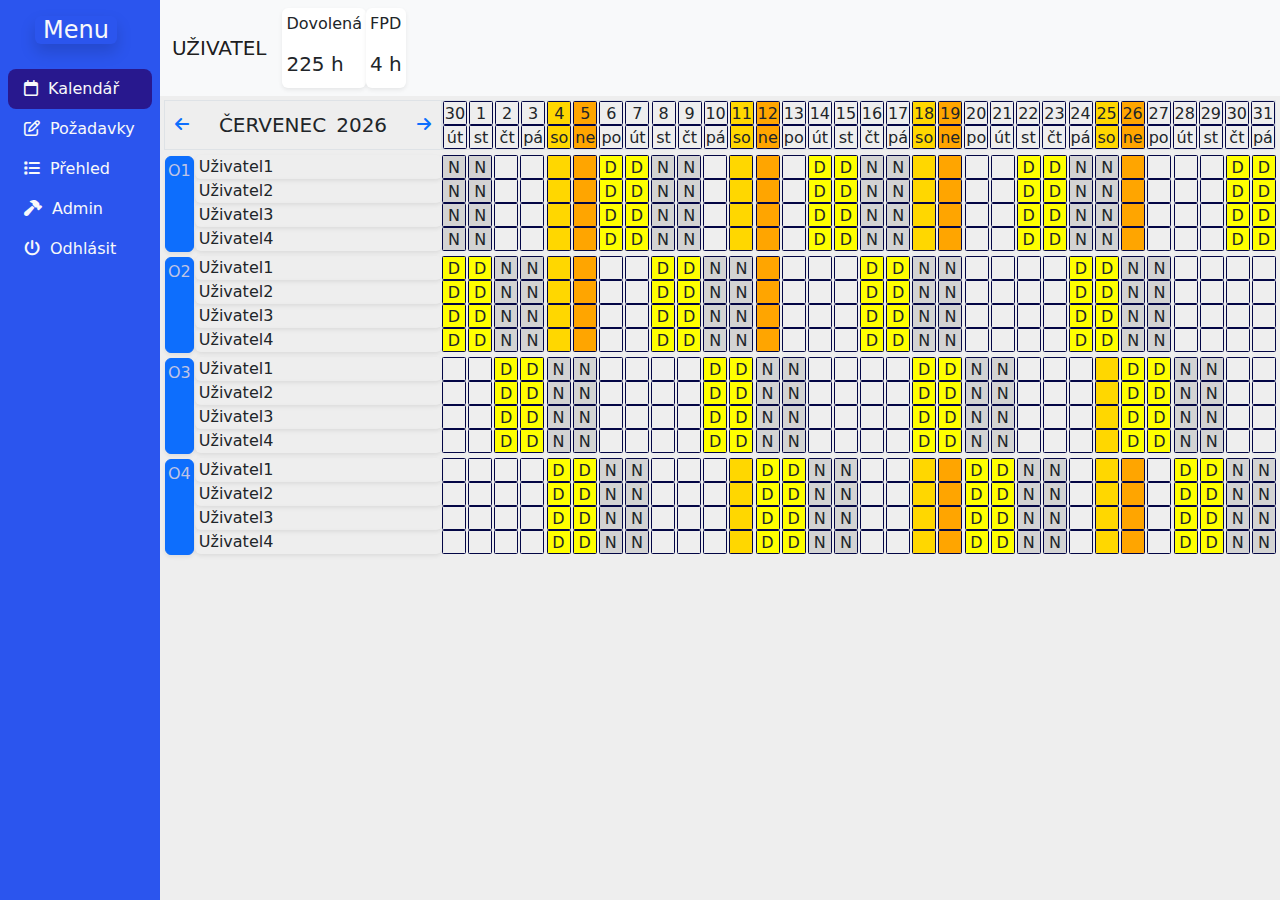
==== index.html @ 096ab684 "Pridan projekt zobrazujici kalendar, smeny, listovani" ====
<!DOCTYPE html>
<html lang="en">
<head>
    <meta charset="UTF-8">
    <meta http-equiv="X-UA-Compatible" content="IE=edge">
    <meta name="viewport" content="width=device-width, initial-scale=1.0">
    <!-- Bootstrap -->
    <link rel="stylesheet" href="css/bootstrap.min.css">
    <link rel="stylesheet" href="https://cdnjs.cloudflare.com/ajax/libs/font-awesome/6.2.0/css/all.min.css">
    <link rel="stylesheet" href="css/style.css">
    
    <title>NOPIS kalendář</title>
</head>
<body>
    <div class="main-container d-flex">
        <div class="sidebar" id="side-nav">
            <div class="header-box">
                <h1 class="fs-4 text-center p-3"><span class="text-light rounded shadow px-2 py-0 me-2">Menu</span></h1>
                <button class="btn d-md-none d-block btn close-btn px-1 py-0 text-light"><i class="fa-solid fa-bars"></i></button>
            </div>
            <ul class="list-unstyled px-2" id="menu-list">
                <li class="active"><a href="#" class="text-decoration-none text-light px-3 py-2 d-block"><i class="fa-regular fa-calendar"></i>Kalendář</a></li>
                <li class=""><a href="#" class="text-decoration-none text-light px-3 py-2 d-block"><i class="fa-regular fa-pen-to-square"></i>Požadavky</a></li>
                <li class=""><a href="#" class="text-decoration-none text-light px-3 py-2 d-block"><i class="fa-solid fa-list"></i>Přehled</a></li>
                <li class=""><a href="#" class="text-decoration-none text-light px-3 py-2 d-block"><i class="fa-solid fa-hammer"></i>Admin</a></li>
                <li class=""><a href="#" class="text-decoration-none text-light px-3 py-2 d-block"><i class="fa-solid fa-power-off"></i>Odhlásit</a></li>
            </ul>
        </div>
        <div class="content">
            <nav class="navbar navbar-expand-lg bg-light">
                <div class="container-fluid">
                  <a class="navbar-brand" href="#">UŽIVATEL</a>
                  <button class="navbar-toggler" type="button" data-bs-toggle="collapse" data-bs-target="#navbarNav" aria-controls="navbarNav" aria-expanded="false" aria-label="Toggle navigation">
                    <span class="navbar-toggler-icon"></span>
                  </button>
                  <div class="collapse navbar-collapse" id="navbarNav">
                    <ul class="navbar-nav">
                      <li class="nav-item">
                            <div class="p-1 bg-white shadow-sm d-flex justify-content-center align-items-center rounded">
                                <div class="align-items-center justify-content-between">
                                    <p class="fs-6 center">Dovolená</p>
                                    <h3 class="fs-5"><span id="vac-hours">225</span> h</h3>
                                </div>
                            </div>
                      </li>
                      <li class="nav-item">
                            <div class="p-1 bg-white shadow-sm d-flex justify-content-around align-items-center rounded">
                                <div class="align-items-center justify-content-between">
                                    <p class="fs-6">FPD</p>
                                    <h3 class="fs-5"><span id="FPD-hours">4</span> h</h3>
                                </div>
                            </div>
                      </li>
                    </ul>
                  </div>
                </div>
            </nav>
            <div class="mx-1 my-1">
                <div class="calendar">
                    <div class="month-days">
                        <div class="col-3 border" id="month-choice">
                            <a class="left-arrow" href="#"><i class="fa-solid fa-arrow-left"></i></a>
                            <div class="month-name">
                                <h5 class="text-uppercase month-name"><span id="month">Prosinec</span><span id="year"> 2022</span></h5>
                            </div>
                            <a class="right-arrow" href="#"><i class="fa-solid fa-arrow-right"></i></a>
                        </div>
                        <div class="float-start border col-9" id="days">
                            <div class="days-in-month flex-row-nowrap" id="day-date">
                                <div class="d0"></div><div class="d1"></div><div class="d2"></div><div class="d3"></div><div class="d4"></div><div class="d5"></div><div class="d6"></div><div class="d7"></div><div class="d8"></div><div class="d9"></div><div class="d10"></div><div class="d11"></div><div class="d12"></div><div class="d13"></div><div class="d14"></div><div class="d15">ne</div><div class="d16"></div><div class="d17"></div><div class="d18"></div><div class="d19"></div><div class="d20"></div><div class="d21"></div><div class="d22"></div><div class="d23"></div><div class="d24"></div><div class="d25"></div><div class="d26"></div><div class="d27"></div><div class="d28"></div><div class="d29"></div><div class="d30"></div><div class="d31"></div>
                            </div>
                            <div class="days-in-month flex-row-nowrap" id="name-days">
                                <div class="d0"></div><div class="d1"></div><div class="d2"></div><div class="d3"></div><div class="d4"></div><div class="d5"></div><div class="d6"></div><div class="d7"></div><div class="d8"></div><div class="d9"></div><div class="d10"></div><div class="d11"></div><div class="d12"></div><div class="d13"></div><div class="d14"></div><div class="d15">ne</div><div class="d16"></div><div class="d17"></div><div class="d18"></div><div class="d19"></div><div class="d20"></div><div class="d21"></div><div class="d22"></div><div class="d23"></div><div class="d24"></div><div class="d25"></div><div class="d26"></div><div class="d27"></div><div class="d28"></div><div class="d29"></div><div class="d30"></div><div class="d31"></div>
                            </div>
                        </div>
                    </div>

                    <div class="shifts">
                        <div class="O1">
                            <div class="O1-info col-3">
                                <div class="name-shift rounded">O1</div>
                                <div class="O1-persons">
                                    <div class="shadow-sm rounded" id="O1VS">Uživatel1</div>
                                    <div class="shadow-sm rounded" id="O1OD">Uživatel2</div>
                                    <div class="shadow-sm rounded" id="O1T1">Uživatel3</div>
                                    <div class="shadow-sm rounded" id="O1T2">Uživatel4</div>
                                </div>
                            </div>
                            <div class="calendars-O1 col-9">
                                <div class="kalendar-VS flex-row-nowrap">
                                    <div class="d0"></div><div class="d1"></div><div class="d2"></div><div class="d3"></div><div class="d4"></div><div class="d5"></div><div class="d6"></div><div class="d7"></div><div class="d8"></div><div class="d9"></div><div class="d10"></div><div class="d11"></div><div class="d12"></div><div class="d13"></div><div class="d14"></div><div class="d15"></div><div class="d16"></div><div class="d17"></div><div class="d18"></div><div class="d19"></div><div class="d20"></div><div class="d21"></div><div class="d22"></div><div class="d23"></div><div class="d24"></div><div class="d25"></div><div class="d26"></div><div class="d27"></div><div class="d28"></div><div class="d29"></div><div class="d30"></div><div class="d31"></div>
                                </div>
                                <div class="kalendar-OD flex-row-nowrap">
                                    <div class="d0"></div><div class="d1"></div><div class="d2"></div><div class="d3"></div><div class="d4"></div><div class="d5"></div><div class="d6"></div><div class="d7"></div><div class="d8"></div><div class="d9"></div><div class="d10"></div><div class="d11"></div><div class="d12"></div><div class="d13"></div><div class="d14"></div><div class="d15"></div><div class="d16"></div><div class="d17"></div><div class="d18"></div><div class="d19"></div><div class="d20"></div><div class="d21"></div><div class="d22"></div><div class="d23"></div><div class="d24"></div><div class="d25"></div><div class="d26"></div><div class="d27"></div><div class="d28"></div><div class="d29"></div><div class="d30"></div><div class="d31"></div>
                                </div>
                                <div class="kalendar-T1 flex-row-nowrap">
                                    <div class="d0"></div><div class="d1"></div><div class="d2"></div><div class="d3"></div><div class="d4"></div><div class="d5"></div><div class="d6"></div><div class="d7"></div><div class="d8"></div><div class="d9"></div><div class="d10"></div><div class="d11"></div><div class="d12"></div><div class="d13"></div><div class="d14"></div><div class="d15"></div><div class="d16"></div><div class="d17"></div><div class="d18"></div><div class="d19"></div><div class="d20"></div><div class="d21"></div><div class="d22"></div><div class="d23"></div><div class="d24"></div><div class="d25"></div><div class="d26"></div><div class="d27"></div><div class="d28"></div><div class="d29"></div><div class="d30"></div><div class="d31"></div>
                                </div>
                                <div class="kalendar-T2 flex-row-nowrap">
                                    <div class="d0"></div><div class="d1"></div><div class="d2"></div><div class="d3"></div><div class="d4"></div><div class="d5"></div><div class="d6"></div><div class="d7"></div><div class="d8"></div><div class="d9"></div><div class="d10"></div><div class="d11"></div><div class="d12"></div><div class="d13"></div><div class="d14"></div><div class="d15"></div><div class="d16"></div><div class="d17"></div><div class="d18"></div><div class="d19"></div><div class="d20"></div><div class="d21"></div><div class="d22"></div><div class="d23"></div><div class="d24"></div><div class="d25"></div><div class="d26"></div><div class="d27"></div><div class="d28"></div><div class="d29"></div><div class="d30"></div><div class="d31"></div>
                                </div>
                            </div>
                        </div> 
                        <div class="O2">
                            <div class="O2-info col-3">
                                <div class="name-shift rounded">O2</div>
                                <div class="O2-persons">
                                    <div class="shadow-sm rounded" id="O2VS">Uživatel1</div>
                                    <div class="shadow-sm rounded" id="O2OD">Uživatel2</div>
                                    <div class="shadow-sm rounded" id="O2T1">Uživatel3</div>
                                    <div class="shadow-sm rounded" id="O2T2">Uživatel4</div>
                                </div>
                            </div>
                            <div class="calendars-O2 col-9">
                                <div class="kalendar-VS flex-row-nowrap">
                                    <div class="d0"></div><div class="d1"></div><div class="d2"></div><div class="d3"></div><div class="d4"></div><div class="d5"></div><div class="d6"></div><div class="d7"></div><div class="d8"></div><div class="d9"></div><div class="d10"></div><div class="d11"></div><div class="d12"></div><div class="d13"></div><div class="d14"></div><div class="d15"></div><div class="d16"></div><div class="d17"></div><div class="d18"></div><div class="d19"></div><div class="d20"></div><div class="d21"></div><div class="d22"></div><div class="d23"></div><div class="d24"></div><div class="d25"></div><div class="d26"></div><div class="d27"></div><div class="d28"></div><div class="d29"></div><div class="d30"></div><div class="d31"></div>
                                </div>
                                <div class="kalendar-OD flex-row-nowrap">
                                    <div class="d0"></div><div class="d1"></div><div class="d2"></div><div class="d3"></div><div class="d4"></div><div class="d5"></div><div class="d6"></div><div class="d7"></div><div class="d8"></div><div class="d9"></div><div class="d10"></div><div class="d11"></div><div class="d12"></div><div class="d13"></div><div class="d14"></div><div class="d15"></div><div class="d16"></div><div class="d17"></div><div class="d18"></div><div class="d19"></div><div class="d20"></div><div class="d21"></div><div class="d22"></div><div class="d23"></div><div class="d24"></div><div class="d25"></div><div class="d26"></div><div class="d27"></div><div class="d28"></div><div class="d29"></div><div class="d30"></div><div class="d31"></div>
                                </div>
                                <div class="kalendar-T1 flex-row-nowrap">
                                    <div class="d0"></div><div class="d1"></div><div class="d2"></div><div class="d3"></div><div class="d4"></div><div class="d5"></div><div class="d6"></div><div class="d7"></div><div class="d8"></div><div class="d9"></div><div class="d10"></div><div class="d11"></div><div class="d12"></div><div class="d13"></div><div class="d14"></div><div class="d15"></div><div class="d16"></div><div class="d17"></div><div class="d18"></div><div class="d19"></div><div class="d20"></div><div class="d21"></div><div class="d22"></div><div class="d23"></div><div class="d24"></div><div class="d25"></div><div class="d26"></div><div class="d27"></div><div class="d28"></div><div class="d29"></div><div class="d30"></div><div class="d31"></div>
                                </div>
                                <div class="kalendar-T2 flex-row-nowrap">
                                    <div class="d0"></div><div class="d1"></div><div class="d2"></div><div class="d3"></div><div class="d4"></div><div class="d5"></div><div class="d6"></div><div class="d7"></div><div class="d8"></div><div class="d9"></div><div class="d10"></div><div class="d11"></div><div class="d12"></div><div class="d13"></div><div class="d14"></div><div class="d15"></div><div class="d16"></div><div class="d17"></div><div class="d18"></div><div class="d19"></div><div class="d20"></div><div class="d21"></div><div class="d22"></div><div class="d23"></div><div class="d24"></div><div class="d25"></div><div class="d26"></div><div class="d27"></div><div class="d28"></div><div class="d29"></div><div class="d30"></div><div class="d31"></div>
                                </div>
                            </div>
                        </div> 
                        <div class="O3">
                            <div class="O3-info col-3">
                                <div class="name-shift rounded">O3</div>
                                <div class="O3-persons">
                                    <div class="shadow-sm rounded" id="O3VS">Uživatel1</div>
                                    <div class="shadow-sm rounded" id="O3OD">Uživatel2</div>
                                    <div class="shadow-sm rounded" id="O3T1">Uživatel3</div>
                                    <div class="shadow-sm rounded" id="O3T2">Uživatel4</div>
                                </div>
                            </div>
                            <div class="calendars-O3 col-9">
                                <div class="kalendar-VS flex-row-nowrap">
                                    <div class="d0"></div><div class="d1"></div><div class="d2"></div><div class="d3"></div><div class="d4"></div><div class="d5"></div><div class="d6"></div><div class="d7"></div><div class="d8"></div><div class="d9"></div><div class="d10"></div><div class="d11"></div><div class="d12"></div><div class="d13"></div><div class="d14"></div><div class="d15"></div><div class="d16"></div><div class="d17"></div><div class="d18"></div><div class="d19"></div><div class="d20"></div><div class="d21"></div><div class="d22"></div><div class="d23"></div><div class="d24"></div><div class="d25"></div><div class="d26"></div><div class="d27"></div><div class="d28"></div><div class="d29"></div><div class="d30"></div><div class="d31"></div>
                                </div>
                                <div class="kalendar-OD flex-row-nowrap">
                                    <div class="d0"></div><div class="d1"></div><div class="d2"></div><div class="d3"></div><div class="d4"></div><div class="d5"></div><div class="d6"></div><div class="d7"></div><div class="d8"></div><div class="d9"></div><div class="d10"></div><div class="d11"></div><div class="d12"></div><div class="d13"></div><div class="d14"></div><div class="d15"></div><div class="d16"></div><div class="d17"></div><div class="d18"></div><div class="d19"></div><div class="d20"></div><div class="d21"></div><div class="d22"></div><div class="d23"></div><div class="d24"></div><div class="d25"></div><div class="d26"></div><div class="d27"></div><div class="d28"></div><div class="d29"></div><div class="d30"></div><div class="d31"></div>
                                </div>
                                <div class="kalendar-T1 flex-row-nowrap">
                                    <div class="d0"></div><div class="d1"></div><div class="d2"></div><div class="d3"></div><div class="d4"></div><div class="d5"></div><div class="d6"></div><div class="d7"></div><div class="d8"></div><div class="d9"></div><div class="d10"></div><div class="d11"></div><div class="d12"></div><div class="d13"></div><div class="d14"></div><div class="d15"></div><div class="d16"></div><div class="d17"></div><div class="d18"></div><div class="d19"></div><div class="d20"></div><div class="d21"></div><div class="d22"></div><div class="d23"></div><div class="d24"></div><div class="d25"></div><div class="d26"></div><div class="d27"></div><div class="d28"></div><div class="d29"></div><div class="d30"></div><div class="d31"></div>
                                </div>
                                <div class="kalendar-T2 flex-row-nowrap">
                                    <div class="d0"></div><div class="d1"></div><div class="d2"></div><div class="d3"></div><div class="d4"></div><div class="d5"></div><div class="d6"></div><div class="d7"></div><div class="d8"></div><div class="d9"></div><div class="d10"></div><div class="d11"></div><div class="d12"></div><div class="d13"></div><div class="d14"></div><div class="d15"></div><div class="d16"></div><div class="d17"></div><div class="d18"></div><div class="d19"></div><div class="d20"></div><div class="d21"></div><div class="d22"></div><div class="d23"></div><div class="d24"></div><div class="d25"></div><div class="d26"></div><div class="d27"></div><div class="d28"></div><div class="d29"></div><div class="d30"></div><div class="d31"></div>
                                </div>
                            </div>
                        </div> 
                        <div class="O4">
                            <div class="O4-info col-3">
                                <div class="name-shift rounded">O4</div>
                                <div class="O4-persons">
                                    <div class="shadow-sm rounded" id="O4VS">Uživatel1</div>
                                    <div class="shadow-sm rounded" id="O4OD">Uživatel2</div>
                                    <div class="shadow-sm rounded" id="O4T1">Uživatel3</div>
                                    <div class="shadow-sm rounded" id="O4T2">Uživatel4</div>
                                </div>
                            </div>
                            <div class="calendars-O4 col-9">
                                <div class="kalendar-VS flex-row-nowrap">
                                    <div class="d0"></div><div class="d1"></div><div class="d2"></div><div class="d3"></div><div class="d4"></div><div class="d5"></div><div class="d6"></div><div class="d7"></div><div class="d8"></div><div class="d9"></div><div class="d10"></div><div class="d11"></div><div class="d12"></div><div class="d13"></div><div class="d14"></div><div class="d15"></div><div class="d16"></div><div class="d17"></div><div class="d18"></div><div class="d19"></div><div class="d20"></div><div class="d21"></div><div class="d22"></div><div class="d23"></div><div class="d24"></div><div class="d25"></div><div class="d26"></div><div class="d27"></div><div class="d28"></div><div class="d29"></div><div class="d30"></div><div class="d31"></div>
                                </div>
                                <div class="kalendar-OD flex-row-nowrap">
                                    <div class="d0"></div><div class="d1"></div><div class="d2"></div><div class="d3"></div><div class="d4"></div><div class="d5"></div><div class="d6"></div><div class="d7"></div><div class="d8"></div><div class="d9"></div><div class="d10"></div><div class="d11"></div><div class="d12"></div><div class="d13"></div><div class="d14"></div><div class="d15"></div><div class="d16"></div><div class="d17"></div><div class="d18"></div><div class="d19"></div><div class="d20"></div><div class="d21"></div><div class="d22"></div><div class="d23"></div><div class="d24"></div><div class="d25"></div><div class="d26"></div><div class="d27"></div><div class="d28"></div><div class="d29"></div><div class="d30"></div><div class="d31"></div>
                                </div>
                                <div class="kalendar-T1 flex-row-nowrap">
                                    <div class="d0"></div><div class="d1"></div><div class="d2"></div><div class="d3"></div><div class="d4"></div><div class="d5"></div><div class="d6"></div><div class="d7"></div><div class="d8"></div><div class="d9"></div><div class="d10"></div><div class="d11"></div><div class="d12"></div><div class="d13"></div><div class="d14"></div><div class="d15"></div><div class="d16"></div><div class="d17"></div><div class="d18"></div><div class="d19"></div><div class="d20"></div><div class="d21"></div><div class="d22"></div><div class="d23"></div><div class="d24"></div><div class="d25"></div><div class="d26"></div><div class="d27"></div><div class="d28"></div><div class="d29"></div><div class="d30"></div><div class="d31"></div>
                                </div>
                                <div class="kalendar-T2 flex-row-nowrap">
                                    <div class="d0"></div><div class="d1"></div><div class="d2"></div><div class="d3"></div><div class="d4"></div><div class="d5"></div><div class="d6"></div><div class="d7"></div><div class="d8"></div><div class="d9"></div><div class="d10"></div><div class="d11"></div><div class="d12"></div><div class="d13"></div><div class="d14"></div><div class="d15"></div><div class="d16"></div><div class="d17"></div><div class="d18"></div><div class="d19"></div><div class="d20"></div><div class="d21"></div><div class="d22"></div><div class="d23"></div><div class="d24"></div><div class="d25"></div><div class="d26"></div><div class="d27"></div><div class="d28"></div><div class="d29"></div><div class="d30"></div><div class="d31"></div>
                                </div>
                            </div>
                        </div> 
                    </div>                         
                </div>
            </div>
        </div>
    </div>


    <script src="https://code.jquery.com/jquery-3.6.1.min.js" integrity="sha256-o88AwQnZB+VDvE9tvIXrMQaPlFFSUTR+nldQm1LuPXQ=" crossorigin="anonymous"></script>
    <script src="js/bootstrap.bundle.min.js"></script>
    <script src="js/script.js"></script>

    <script>
        $(".sidebar ul li").on('click' , function(){
            $(".sidebar ul li.active").removeClass('active');
            $(this).addClass('active');
        })
    </script>
</body>
</html>
---- css/style.css ----
body {
    background: #eee;
    margin: 0;
    padding: 0;
}

#side-nav {
    background: rgb(43, 85, 238);
    min-width: 160px;
    max-width: 220px;
}

.content {
    min-height: 100vh;
    width: 100%;
}

.sidebar li.active {
    background: rgb(40, 24, 142);
    border-radius: 8px;
}

.sidebar li.active a, .sidebar li.active a.hover {
    color: rgb(0, 0, 0);
}

.sidebar li a {
    color: rgb(255, 255, 255);
}

#menu-list li i {
    margin-right: 10px;
}

.d0,.d1,.d2,.d3,.d4,.d5,.d6,.d7,.d8,.d9,.d10,.d11,.d12,.d13,.d14,.d15,.d16,.d17,.d18,.d18,.d19,.d20,.d21,.d22,.d23,.d24,.d25,.d26,.d27,.d28,.d29,.d30,.d31 {
    border: 1px solid #030645;
    border-radius: 1.5px;
    width: 24px;
    height: 24px;
    font-size: 16px;
    vertical-align : middle;
    text-align: center;
}

.name-shift {
    margin: 1px;
    padding: 2px;
    border: 1px solid #0d6efd;
    border-radius: 2px;
    background-color: #0d6efd;
    color: rgb(190, 196, 230);;
    align-items: center;
    text-align: center;
    vertical-align : middle;
    height: 100%;
    box-shadow: 0 0.125rem 0.25rem rgba(0, 0, 0, 0.075);
}
.month-days,.date-in-month,.days-in-month,.kalendar1,.kalendar2,.kalendar3,.kalendar4,.kalendar5,.kalendar6,.kalendar7,.kalendar8,.kalendar9,.kalendar10,.kalendar11,.kalendar12,.kalendar13,.kalendar14,.kalendar15,.kalendar16 {
    display: flex;
    flex-direction: row;
}

#month-choice {
    display: flex;
    flex-direction: row;
    justify-content:space-around;
    align-items:center;

}
.month-name {
    display: flex;
    flex-direction: row;
    justify-content: space-evenly;
    margin: auto;
    padding: auto;
}

.left-arrow, .right-arrow {
    margin: 5px;
    padding: 5px;
}

#month, #year {
    padding: 5px;
}

.flex-row-nowrap {
    display: flex;
    flex-direction: row;
    flex-wrap: nowrap;
    justify-content: space-between;
}
.O1, .O2, .O3, .O4 {
    margin-top: 5px;
    display: flex;
    flex-direction: row;
}

.O1-info, .O2-info, .O3-info, .O4-info {
    display: flex;
    flex-direction: row;

}

.O1-persons, .O2-persons, .O3-persons, .O4-persons {
    width: 100%;
}

#O1VS, #O1OD, #O1T1, #O1T2, #O2VS, #O2OD, #O2T1, #O2T2, #O3VS, #O3OD, #O3T1, #O3T2, #O4VS, #O4OD, #O4T1, #O4T2 {
    padding-left: 4px;
}
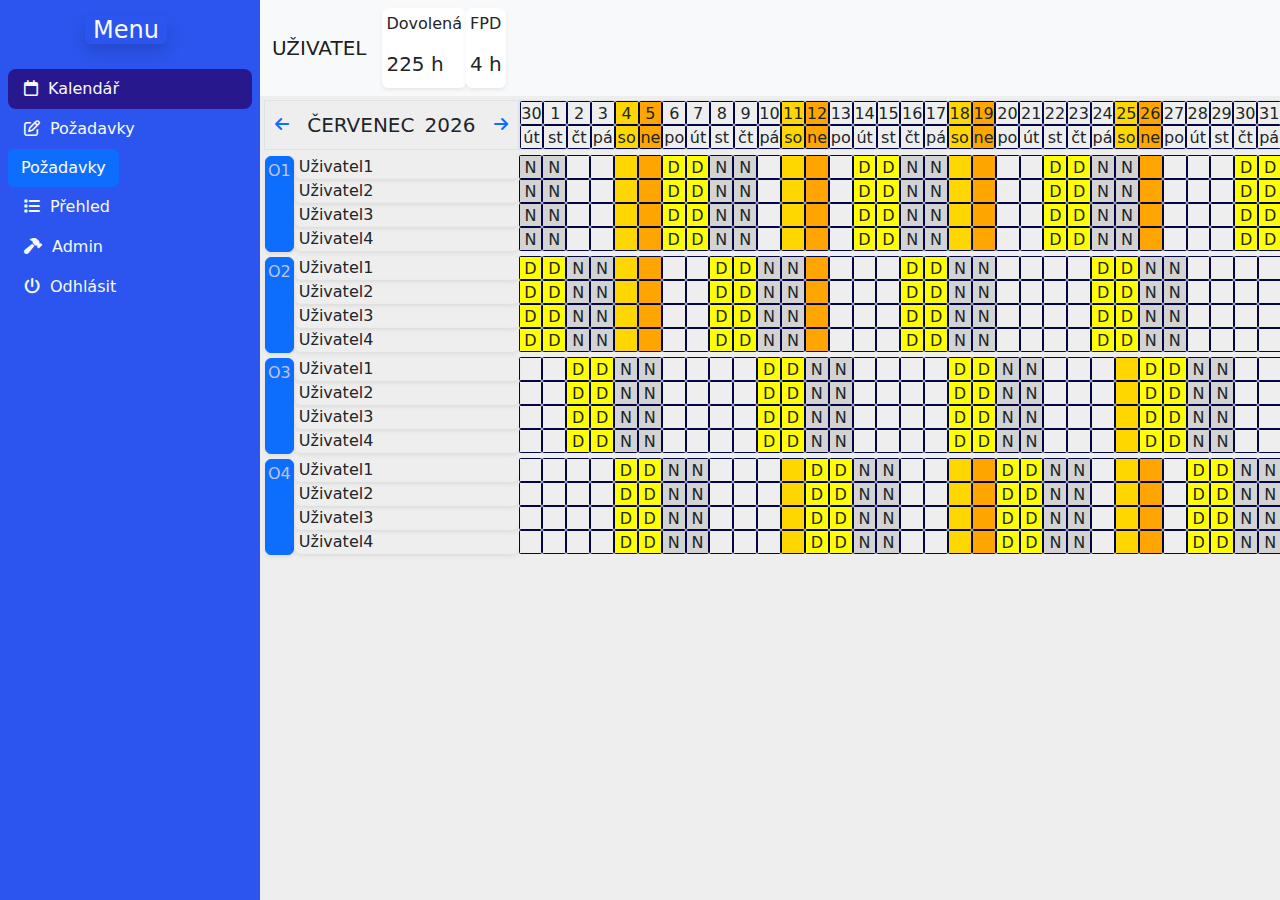
==== commit fbdf497f: "pripraven modal" ====
--- a/index.html
+++ b/index.html
@@ -19,8 +19,18 @@
                 <button class="btn d-md-none d-block btn close-btn px-1 py-0 text-light"><i class="fa-solid fa-bars"></i></button>
             </div>
             <ul class="list-unstyled px-2" id="menu-list">
-                <li class="active"><a href="#" class="text-decoration-none text-light px-3 py-2 d-block"><i class="fa-regular fa-calendar"></i>Kalendář</a></li>
-                <li class=""><a href="#" class="text-decoration-none text-light px-3 py-2 d-block"><i class="fa-regular fa-pen-to-square"></i>Požadavky</a></li>
+                <li class="active"><a href="#" class="text-decoration-none text-light px-3 py-2 d-block" href="#"><i class="fa-regular fa-calendar"></i>Kalendář</a></li>
+                <li class="nav-item">
+                    <a href="#" class="text-decoration-none text-light px-3 py-2 d-block nav-link collapsed" data-toggle="collapse" data-target="#collapseTwo"><i class="fa-regular fa-pen-to-square"></i>Požadavky</a>
+                    <button class="btn btn-primary" data-toggle="collapse" data-target="#collapseTwo">Požadavky</button>
+                    <div id="collapseTwo" class="collapse">
+                        <div class="bg-white py-2 collapse-inner rounded">
+                            <h6 class="collapse-header">Požadavek:</h6>
+                            <a class="collapse-item" href="#" data-toggle="modal" data-target="#vacModal">Dovolená</a>
+                            <a class="collapse-item" href="#" data-toggle="modal" data-target="#noteModal">Jiný</a>
+                        </div>
+                    </div>
+                </li>
                 <li class=""><a href="#" class="text-decoration-none text-light px-3 py-2 d-block"><i class="fa-solid fa-list"></i>Přehled</a></li>
                 <li class=""><a href="#" class="text-decoration-none text-light px-3 py-2 d-block"><i class="fa-solid fa-hammer"></i>Admin</a></li>
                 <li class=""><a href="#" class="text-decoration-none text-light px-3 py-2 d-block"><i class="fa-solid fa-power-off"></i>Odhlásit</a></li>
@@ -181,7 +191,44 @@
             </div>
         </div>
     </div>
-
+    <!-- Vacantion Modal-->
+    <div class="modal fade" id="vacModal" tabindex="-1" role="dialog" aria-labelledby="exampleModalLabel"
+        aria-hidden="true">
+        <div class="modal-dialog" role="document">
+            <div class="modal-content">
+                <div class="modal-header">
+                    <h5 class="modal-title" id="exampleModalLabel">Ready to Leave?</h5>
+                    <button class="close" type="button" data-dismiss="modal" aria-label="Close">
+                        <span aria-hidden="true">×</span>
+                    </button>
+                </div>
+                <div class="modal-body">Select "Logout" below if you are ready to end your current session.</div>
+                <div class="modal-footer">
+                    <button class="btn btn-secondary" type="button" data-dismiss="modal">Cancel</button>
+                    <a class="btn btn-primary" href="login.html">Logout</a>
+                </div>
+            </div>
+        </div>
+    </div>
+    <!-- Note Modal-->
+    <div class="modal fade" id="noteModal" tabindex="-1" role="dialog" aria-labelledby="exampleModalLabel"
+        aria-hidden="true">
+        <div class="modal-dialog" role="document">
+            <div class="modal-content">
+                <div class="modal-header">
+                    <h5 class="modal-title" id="exampleModalLabel">Ready to Leave?</h5>
+                    <button class="close" type="button" data-dismiss="modal" aria-label="Close">
+                        <span aria-hidden="true">×</span>
+                    </button>
+                </div>
+                <div class="modal-body">Select "Logout" below if you are ready to end your current session.</div>
+                <div class="modal-footer">
+                    <button class="btn btn-secondary" type="button" data-dismiss="modal">Cancel</button>
+                    <a class="btn btn-primary" href="login.html">Logout</a>
+                </div>
+            </div>
+        </div>
+    </div>
 
     <script src="https://code.jquery.com/jquery-3.6.1.min.js" integrity="sha256-o88AwQnZB+VDvE9tvIXrMQaPlFFSUTR+nldQm1LuPXQ=" crossorigin="anonymous"></script>
     <script src="js/bootstrap.bundle.min.js"></script>
--- a/css/style.css
+++ b/css/style.css
@@ -6,8 +6,13 @@
 
 #side-nav {
     background: rgb(43, 85, 238);
-    min-width: 160px;
-    max-width: 220px;
+    min-width: 260px;
+    max-width: 250px;
+}
+
+
+.sidebar {
+  width: 12rem !important;
 }
 
 .content {
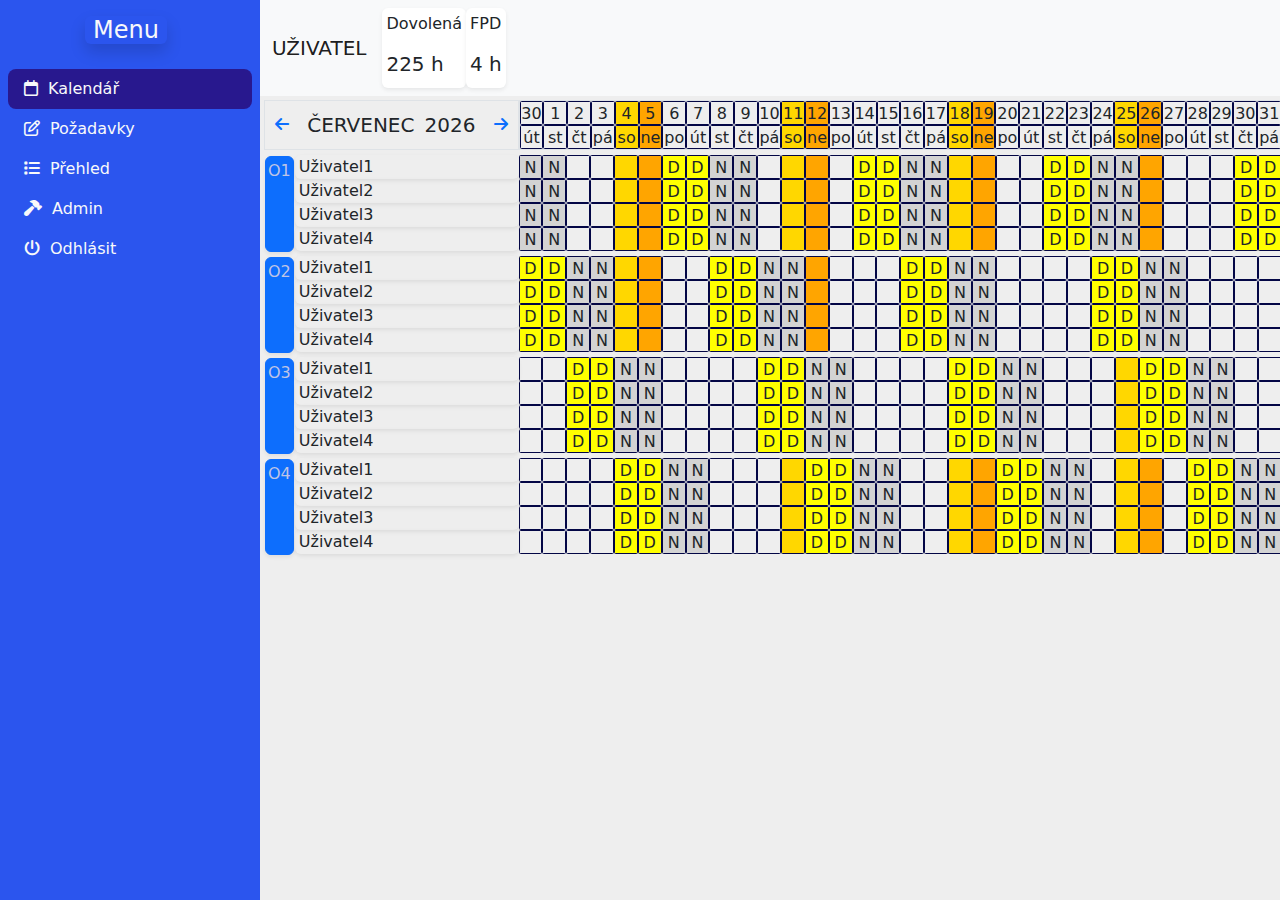
==== commit e4ebc6ee: ""Pridan PHP login. Do index.html pridan collect a modulo u uzivatele."" ====
--- a/index.html
+++ b/index.html
@@ -10,6 +10,7 @@
     <link rel="stylesheet" href="css/style.css">
     
     <title>NOPIS kalendář</title>
+
 </head>
 <body>
     <div class="main-container d-flex">
@@ -21,13 +22,15 @@
             <ul class="list-unstyled px-2" id="menu-list">
                 <li class="active"><a href="#" class="text-decoration-none text-light px-3 py-2 d-block" href="#"><i class="fa-regular fa-calendar"></i>Kalendář</a></li>
                 <li class="nav-item">
-                    <a href="#" class="text-decoration-none text-light px-3 py-2 d-block nav-link collapsed" data-toggle="collapse" data-target="#collapseTwo"><i class="fa-regular fa-pen-to-square"></i>Požadavky</a>
-                    <button class="btn btn-primary" data-toggle="collapse" data-target="#collapseTwo">Požadavky</button>
-                    <div id="collapseTwo" class="collapse">
-                        <div class="bg-white py-2 collapse-inner rounded">
-                            <h6 class="collapse-header">Požadavek:</h6>
-                            <a class="collapse-item" href="#" data-toggle="modal" data-target="#vacModal">Dovolená</a>
-                            <a class="collapse-item" href="#" data-toggle="modal" data-target="#noteModal">Jiný</a>
+                    <a class="text-decoration-none text-light px-3 py-2 d-block" data-bs-toggle="collapse" href="#requests" role="button" aria-expanded="false" aria-controls="collapseExample"><i class="fa-regular fa-pen-to-square"></i>Požadavky</a>
+                    <div class="collapse" id="requests">                     
+                        <div class="bg-req py-2 rounded">
+                            <button type="button" class="btn btn-primary my-1 mx-3" data-bs-toggle="modal" data-bs-target="#vacModal">
+                                Dovolená
+                            </button><br>
+                            <button type="button" class="btn btn-primary my-1 mx-3" data-bs-toggle="modal" data-bs-target="#noteModal">
+                                Jiný
+                            </button>
                         </div>
                     </div>
                 </li>
@@ -192,41 +195,47 @@
         </div>
     </div>
     <!-- Vacantion Modal-->
-    <div class="modal fade" id="vacModal" tabindex="-1" role="dialog" aria-labelledby="exampleModalLabel"
-        aria-hidden="true">
-        <div class="modal-dialog" role="document">
-            <div class="modal-content">
-                <div class="modal-header">
-                    <h5 class="modal-title" id="exampleModalLabel">Ready to Leave?</h5>
-                    <button class="close" type="button" data-dismiss="modal" aria-label="Close">
-                        <span aria-hidden="true">×</span>
-                    </button>
-                </div>
-                <div class="modal-body">Select "Logout" below if you are ready to end your current session.</div>
-                <div class="modal-footer">
-                    <button class="btn btn-secondary" type="button" data-dismiss="modal">Cancel</button>
-                    <a class="btn btn-primary" href="login.html">Logout</a>
-                </div>
-            </div>
+    <!-- Modal -->
+    <div class="modal" id="vacModal" tabindex="-1">
+        <div class="modal-dialog">
+          <div class="modal-content">
+            <div class="modal-header">
+              <h5 class="modal-title">Dovolená</h5>
+              <button type="button" class="btn-close" data-bs-dismiss="modal" aria-label="Close"></button>
+            </div>
+            <div class="modal-body">
+                <label for="username">Dovolená od:</label><br>
+                <input class="rounded m-1" required type="date" name="startVac" id="startVac"><br>
+                <label for="username">Dovolená do:</label><br>
+                <input class="rounded m-1" required type="date" name="endVac" id="endVac"><br>
+                <label for="username">Poznámka:</label><br>
+                <input class="rounded m-1" type="text" name="noteVac" id="noteVac" placeholder="Komentář">
+            </div>
+            <div class="modal-footer">
+              <button type="button" class="btn btn-secondary" data-bs-dismiss="modal">Zavřít</button>
+              <button type="button" class="btn btn-primary" data-bs-dismiss="modal">Odeslat</button>
+            </div>
+          </div>
         </div>
     </div>
+
     <!-- Note Modal-->
-    <div class="modal fade" id="noteModal" tabindex="-1" role="dialog" aria-labelledby="exampleModalLabel"
-        aria-hidden="true">
-        <div class="modal-dialog" role="document">
-            <div class="modal-content">
-                <div class="modal-header">
-                    <h5 class="modal-title" id="exampleModalLabel">Ready to Leave?</h5>
-                    <button class="close" type="button" data-dismiss="modal" aria-label="Close">
-                        <span aria-hidden="true">×</span>
-                    </button>
-                </div>
-                <div class="modal-body">Select "Logout" below if you are ready to end your current session.</div>
-                <div class="modal-footer">
-                    <button class="btn btn-secondary" type="button" data-dismiss="modal">Cancel</button>
-                    <a class="btn btn-primary" href="login.html">Logout</a>
-                </div>
-            </div>
+    <div class="modal" id="noteModal" tabindex="-1">
+        <div class="modal-dialog">
+          <div class="modal-content">
+            <div class="modal-header">
+              <h5 class="modal-title">Komentář</h5>
+              <button type="button" class="btn-close" data-bs-dismiss="modal" aria-label="Close"></button>
+            </div>
+            <div class="modal-body">
+                <label for="username">Poznámka:</label><br>
+                <input class="rounded m-1" type="text" name="note" id="note" placeholder="Komentář">
+            </div>
+            <div class="modal-footer">
+              <button type="button" class="btn btn-secondary" data-bs-dismiss="modal">Zavřít</button>
+              <button type="button" class="btn btn-primary" data-bs-dismiss="modal">Odeslat</button>
+            </div>
+          </div>
         </div>
     </div>
 
@@ -240,5 +249,18 @@
             $(this).addClass('active');
         })
     </script>
+    <script>
+        const myModal = document.getElementById('myModal')
+        const myInput = document.getElementById('myInput')
+
+        myModal.addEventListener('shown.bs.modal', () => {
+        myInput.focus()
+        })
+    </script>
+    <!--<script>
+        const collapseElementList = document.querySelectorAll('.collapse')
+        const collapseList = [...collapseElementList].map(collapseEl => new bootstrap.Collapse(collapseEl))
+
+    </script>-->
 </body>
 </html>--- a/css/style.css
+++ b/css/style.css
@@ -114,3 +114,8 @@
 #O1VS, #O1OD, #O1T1, #O1T2, #O2VS, #O2OD, #O2T1, #O2T2, #O3VS, #O3OD, #O3T1, #O3T2, #O4VS, #O4OD, #O4T1, #O4T2 {
     padding-left: 4px;
 }
+
+.bg-req {
+    background: rgb(40, 24, 142);
+    color: #eee;
+}